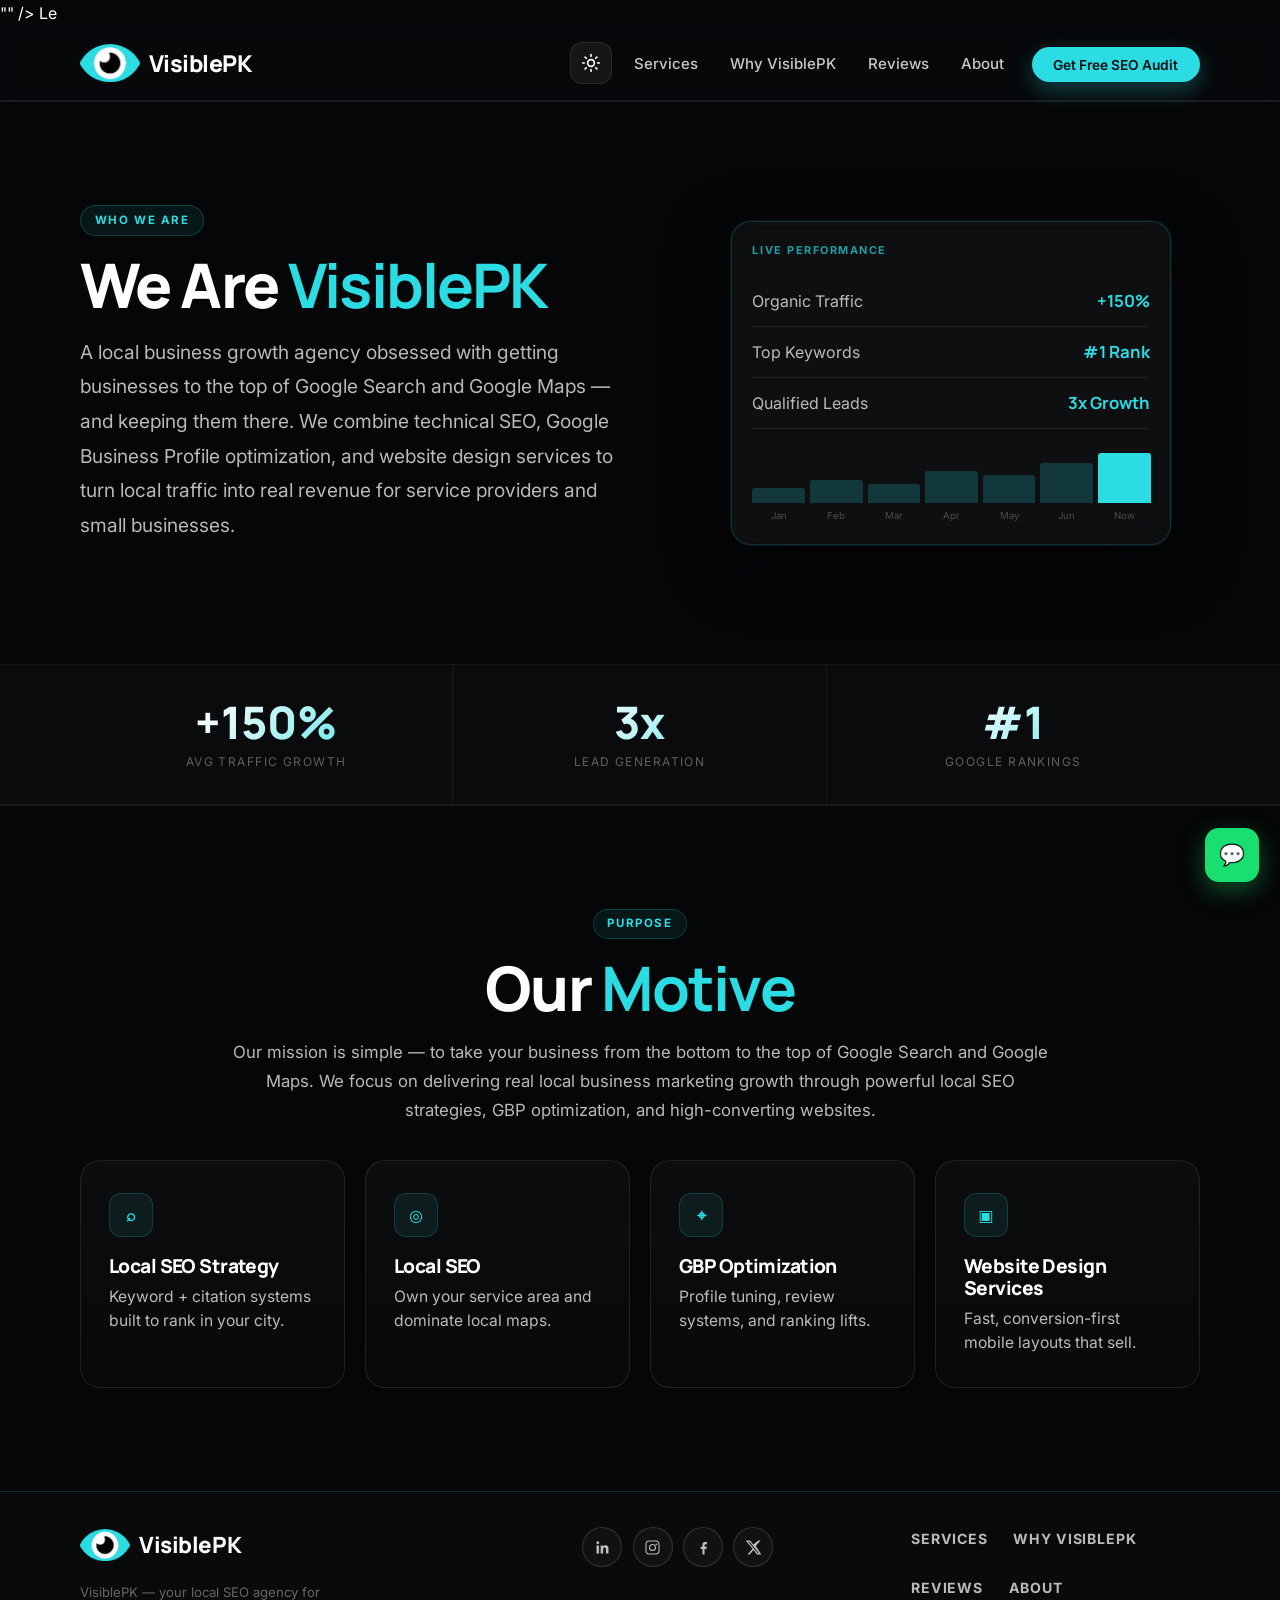
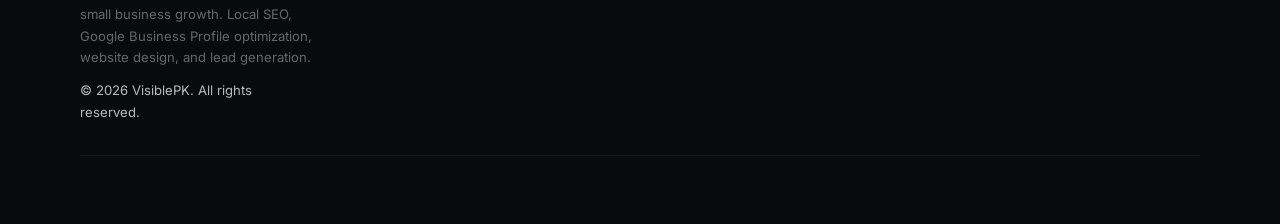
==== about.html @ e4bb0c10 "Update about.html" ====
<!DOCTYPE html>
<html lang="en">
<head>
  <meta charset="UTF-8" />
  <meta name="viewport" content="width=device-width, initial-scale=1.0" />"" />
  <title>About Us - VisiblePK | Local SEO & Google Ranking Agency in Lahorey</title>Le
  <link rel="canonical" href="https://www.visiblepk.com" />
  <meta property="og:type" content="website" />
  <meta property="og:url" content="https://www.visiblepk.com" />
  <meta property="og:title" content="About VisiblePK | Local SEO & Website Growth Agency" />
  <meta property="og:description" content="VisiblePK helps local businesses improve Google rankings and generate more leads through Local SEO, Google Business Profile." />
  <meta property="og:image" content="https://www.visiblepk.com" />
  <meta property="og:site_name" content="VisiblePK" />
  <meta name="twitter:card" content="summary_large_image" />
  <meta name="twitter:title" content="About VisiblePK | Local SEO Agency" />
  <meta name="twitter:description" content="Local SEO agency for small businesses. Google Maps ranking, GBP optimization, and website design services." />
  <meta name="twitter:image" content="https://azamg1800q-cpu.github.io/visiblepk/logo.png" />
  <script type="application/ld+json">
  {
    "@context": "https://schema.org",
    "@type": "ProfessionalService",
    "name": "VisiblePK",
    "description": "Local SEO and website growth agency for small businesses.",
    "url": "https://azamg1800q-cpu.github.io/visiblepk/",
    "email": "info@visiblepk.com"
  }
  </script>
  <link rel="icon" href="logo.png" type="image/png" />
  <link rel="preconnect" href="https://fonts.googleapis.com" />
  <link rel="preconnect" href="https://fonts.gstatic.com" crossorigin />
  <link href="https://fonts.googleapis.com/css2?family=Manrope:wght@500;600;700;800&family=Inter:wght@400;500;600;700&display=swap" rel="stylesheet" />
  <link rel="stylesheet" href="style.css" />
  <script>
    (function () {
      try {
        if (localStorage.getItem("theme") === "light") document.documentElement.setAttribute("data-theme", "light");
      } catch (e) {}
    })();
  </script>
</head>
<body>
  <a class="skip-link" href="#main">Skip to content</a>

  <header class="site-header" id="top">
    <div class="container header-inner">
      <a class="logo" href="index.html" aria-label="VisiblePK Home">
        <img src="logo.png" alt="VisiblePK Logo" class="logo-img" />
        <span class="logo-text">VisiblePK</span>
      </a>

      <nav class="nav" aria-label="Primary">
        <button type="button" class="theme-toggle" id="theme-toggle" aria-label="Switch to light mode" title="Switch to light mode" aria-pressed="true">
          <svg class="theme-toggle-icon theme-toggle-icon--sun" xmlns="http://www.w3.org/2000/svg" viewBox="0 0 24 24" fill="none" stroke="currentColor" stroke-width="2" stroke-linecap="round" aria-hidden="true">
            <circle cx="12" cy="12" r="4" />
            <path d="M12 2v2M12 20v2M4.93 4.93l1.41 1.41M17.66 17.66l1.41 1.41M2 12h2M20 12h2M4.93 19.07l1.41-1.41M17.66 6.34l1.41-1.41" />
          </svg>
          <svg class="theme-toggle-icon theme-toggle-icon--moon" xmlns="http://www.w3.org/2000/svg" viewBox="0 0 24 24" fill="currentColor" aria-hidden="true">
            <path d="M21 12.79A9 9 0 1 1 11.21 3 7 7 0 0 0 21 12.79z" />
          </svg>
        </button>
        <button type="button" class="nav-toggle" aria-expanded="false" aria-controls="nav-menu" aria-label="Open menu">
          <span class="nav-toggle-bar"></span>
          <span class="nav-toggle-bar"></span>
          <span class="nav-toggle-bar"></span>
        </button>

        <ul class="nav-menu" id="nav-menu">
          <li><a href="index.html#services" class="nav-link">Services</a></li>
          <li><a href="index.html#why-choose-us" class="nav-link">Why VisiblePK</a></li>
          <li><a href="index.html#reviews" class="nav-link">Reviews</a></li>
          <li><a href="about.html" class="nav-link">About</a></li>
          <li><a href="index.html#contact" class="nav-cta">Get Free SEO Audit</a></li>
        </ul>
      </nav>
    </div>
  </header>

  <main id="main">
    <section class="section about-hero-section">
      <div class="container about-hero-layout">

        <!-- LEFT: existing text content (keep exactly as is) -->
        <div class="about-hero-content">
          <p class="section-label">Who We Are</p>
          <h1 class="section-title">We Are <span class="accent">VisiblePK</span></h1>
          <p class="about-lead">A local business growth agency obsessed with getting businesses to the top of Google Search and Google Maps — and keeping them there. We combine technical SEO, Google Business Profile optimization, and website design services to turn local traffic into real revenue for service providers and small businesses.</p>
        </div>

        <!-- RIGHT: performance panel (copy EXACTLY from index.html hero) -->
        <div class="hero-visual">
          <div class="hero-panel">
            <p class="hero-panel-label">Live Performance</p>
            <div class="hero-panel-row">
              <span>Organic Traffic</span><strong>+150%</strong>
            </div>
            <div class="hero-panel-row">
              <span>Top Keywords</span><strong>#1 Rank</strong>
            </div>
            <div class="hero-panel-row">
              <span>Qualified Leads</span><strong>3x Growth</strong>
            </div>
            <div class="hero-chart" aria-hidden="true">
              <span class="hero-bar" style="height:28%"></span>
              <span class="hero-bar" style="height:42%"></span>
              <span class="hero-bar" style="height:36%"></span>
              <span class="hero-bar" style="height:58%"></span>
              <span class="hero-bar" style="height:52%"></span>
              <span class="hero-bar" style="height:74%"></span>
              <span class="hero-bar hero-bar--active" style="height:92%"></span>
            </div>
            <div class="hero-chart-months" aria-hidden="true">
              <span>Jan</span><span>Feb</span><span>Mar</span>
              <span>Apr</span><span>May</span><span>Jun</span>
              <span>Now</span>
            </div>
          </div>
        </div>

      </div>
    </section>

    <div class="about-stats-band">
      <div class="container">
        <div class="about-stats-inner">
          <div class="about-stat-item">
            <p class="about-stat-num">+150%</p>
            <p class="about-stat-lbl">Avg Traffic Growth</p>
          </div>
          <div class="about-stat-item">
            <p class="about-stat-num">3x</p>
            <p class="about-stat-lbl">Lead Generation</p>
          </div>
          <div class="about-stat-item">
            <p class="about-stat-num">#1</p>
            <p class="about-stat-lbl">Google Rankings</p>
          </div>
        </div>
      </div>
    </div>

    <!-- ========== OUR MOTIVE ========== -->
    <section class="section motive-section" aria-labelledby="motive-title">
      <div class="container motive-container">
        <header class="motive-header reveal">
          <p class="section-label">Purpose</p>
          <h2 id="motive-title" class="section-title">Our <span class="accent">Motive</span></h2>
          <p class="motive-desc">
            Our mission is simple — to take your business from the bottom to the top of Google Search and Google Maps. We focus on delivering real local business marketing growth through powerful local SEO strategies, GBP optimization, and high-converting websites.
          </p>
        </header>

        <div class="motive-grid">
          <article class="motive-card reveal" data-delay="0">
            <div class="motive-icon" aria-hidden="true">⌕</div>
            <h3 class="motive-title">Local SEO Strategy</h3>
            <p class="motive-text">Keyword + citation systems built to rank in your city.</p>
          </article>

          <article class="motive-card reveal" data-delay="1">
            <div class="motive-icon" aria-hidden="true">◎</div>
            <h3 class="motive-title">Local SEO</h3>
            <p class="motive-text">Own your service area and dominate local maps.</p>
          </article>

          <article class="motive-card reveal" data-delay="2">
            <div class="motive-icon" aria-hidden="true">⌖</div>
            <h3 class="motive-title">GBP Optimization</h3>
            <p class="motive-text">Profile tuning, review systems, and ranking lifts.</p>
          </article>

          <article class="motive-card reveal" data-delay="3">
            <div class="motive-icon" aria-hidden="true">▣</div>
            <h3 class="motive-title">Website Design Services</h3>
            <p class="motive-text">Fast, conversion-first mobile layouts that sell.</p>
          </article>
        </div>
      </div>
    </section>

  </main>

  <footer class="site-footer">
    <div class="container footer-inner">
      <div>
        <a class="logo" href="index.html" style="margin-bottom: 0.8rem; display: inline-flex;">
          <img src="logo.png" alt="VisiblePK Logo" class="logo-img" style="height: 32px; width: auto;" />
          <span class="logo-text" style="font-size: 1.4rem; font-weight: 800;">VisiblePK</span>
        </a>
        <p class="footer-tagline">VisiblePK — your local SEO agency for small business growth. Local SEO, Google Business Profile optimization, website design, and lead generation.</p>
        <p class="footer-copy">&copy; <span id="year"></span> VisiblePK. All rights reserved.</p>
      </div>

      <div class="footer-social" aria-label="Social media links">
        <a href="https://www.linkedin.com/" class="social-link" target="_blank" rel="noopener noreferrer" aria-label="LinkedIn">
          <svg viewBox="0 0 24 24" fill="currentColor" aria-hidden="true"><path d="M20.447 20.452h-3.554v-5.569c0-1.328-.027-3.037-1.852-3.037-1.853 0-2.136 1.445-2.136 2.939v5.667H9.351V9h3.414v1.561h.046c.477-.9 1.637-1.85 3.37-1.85 3.601 0 4.267 2.37 4.267 5.455v6.286zM5.337 7.433c-1.144 0-2.063-.926-2.063-2.065 0-1.138.92-2.063 2.063-2.063 1.14 0 2.064.925 2.064 2.063 0 1.139-.925 2.065-2.064 2.065zm1.782 13.019H3.555V9h3.564v11.452z"/></svg>
        </a>
        <a href="https://www.instagram.com/" class="social-link" target="_blank" rel="noopener noreferrer" aria-label="Instagram">
          <svg viewBox="0 0 24 24" fill="currentColor" aria-hidden="true"><path d="M7.75 2h8.5A5.75 5.75 0 0 1 22 7.75v8.5A5.75 5.75 0 0 1 16.25 22h-8.5A5.75 5.75 0 0 1 2 16.25v-8.5A5.75 5.75 0 0 1 7.75 2m0 1.5A4.25 4.25 0 0 0 3.5 7.75v8.5a4.25 4.25 0 0 0 4.25 4.25h8.5a4.25 4.25 0 0 0 4.25-4.25v-8.5a4.25 4.25 0 0 0-4.25-4.25h-8.5M17.5 6.25a1.25 1.25 0 1 1 0 2.5 1.25 1.25 0 0 1 0-2.5M12 7a5 5 0 1 1 0 10 5 5 0 0 1 0-10m0 1.5a3.5 3.5 0 1 0 0 7 3.5 3.5 0 0 0 0-7"/></svg>
        </a>
        <a href="https://www.facebook.com/" class="social-link" target="_blank" rel="noopener noreferrer" aria-label="Facebook">
          <svg viewBox="0 0 24 24" fill="currentColor" aria-hidden="true"><path d="M13.5 22v-8h2.75l.5-3h-3.25V9.25c0-.89.34-1.75 1.82-1.75H17V4.87A19.6 19.6 0 0 0 14.57 4c-2.48 0-4.07 1.5-4.07 4.22V11H8v3h2.5v8h3z"/></svg>
        </a>
        <a href="https://x.com/" class="social-link" target="_blank" rel="noopener noreferrer" aria-label="X (Twitter)">
          <svg viewBox="0 0 24 24" fill="currentColor" aria-hidden="true"><path d="M18.9 2h3.1l-6.8 7.8L23 22h-6.2l-4.8-6.3L6.6 22H3.5l7.2-8.3L1 2h6.4l4.3 5.7L18.9 2zm-1.1 18h1.7L6.6 3.9H4.8L17.8 20z"/></svg>
        </a>
      </div>

      <nav class="footer-links" aria-label="Footer">
        <a href="index.html#services">Services</a>
        <a href="index.html#why-choose-us">Why VisiblePK</a>
        <a href="index.html#reviews">Reviews</a>
        <a href="about.html">About</a>
      </nav>
    </div>

    <a class="floating-chat" href="index.html#contact" aria-label="Open contact section">💬</a>
  </footer>

  <script src="script.js"></script>
</body>
</html>
---- style.css ----
/* ============================================
   VisiblePK — dark premium agency UI
   Accent: #2bdde3
   ============================================ */

:root {
  color-scheme: dark;
  --bg: #050607;
  --surface: #0c0d10;
  --surface-2: #111318;
  --text: #ffffff;
  --muted: rgba(255, 255, 255, 0.72);
  --accent: #2bdde3;
  --accent-soft: rgba(43, 221, 227, 0.15);
  --border: rgba(255, 255, 255, 0.09);
  --stat-gradient-start: #ffffff;
  /* Softer, more premium shadows (less harsh) */
  --shadow: 0 14px 44px rgba(0, 0, 0, 0.42);
  --shadow-hover: 0 18px 56px rgba(0, 0, 0, 0.48);
  --glow-soft: 0 0 0 1px rgba(43, 221, 227, 0.12), 0 10px 30px rgba(43, 221, 227, 0.14);
  --glow-hover: 0 0 0 1px rgba(43, 221, 227, 0.22), 0 14px 38px rgba(43, 221, 227, 0.18);
  --radius: 20px;
  --radius-pill: 999px;
  --font-display: "Manrope", system-ui, sans-serif;
  --font-body: "Inter", system-ui, sans-serif;
  --header-h: 74px;
  --ease: cubic-bezier(0.22, 1, 0.36, 1);
  /* Consistent spacing scale */
  --space-1: 0.5rem;
  --space-2: 0.75rem;
  --space-3: 1rem;
  --space-4: 1.25rem;
  --space-5: 1.6rem;
  --space-6: 2rem;
  --space-7: 2.6rem;
}

*,
*::before,
*::after {
  box-sizing: border-box;
}

html {
  scroll-behavior: smooth;
}

@media (prefers-reduced-motion: reduce) {
  html {
    scroll-behavior: auto;
  }
  *,
  *::before,
  *::after {
    animation-duration: 0.01ms !important;
    animation-iteration-count: 1 !important;
    transition-duration: 0.01ms !important;
  }
}

body {
  margin: 0;
  font-family: var(--font-body);
  font-size: 1rem;
  line-height: 1.65;
  color: var(--text);
  background: var(--bg);
  -webkit-font-smoothing: antialiased;
}

/* Better focus styles for keyboard users */
:focus-visible {
  outline: 3px solid rgba(43, 221, 227, 0.35);
  outline-offset: 3px;
}

img {
  max-width: 100%;
  height: auto;
  display: block;
}

h1, h2, h3, h4 {
  font-family: var(--font-display);
  color: var(--text);
  font-weight: 700;
  line-height: 1.15;
  letter-spacing: -0.03em;
}

a {
  color: inherit;
  text-decoration: none;
}

ul {
  margin: 0;
  padding: 0;
  list-style: none;
}

.accent {
  color: var(--accent);
  font-weight: 700;
}

.skip-link {
  position: absolute;
  left: -9999px;
  z-index: 9999;
  padding: 0.75rem 1rem;
  background: var(--accent);
  color: #000;
  font-weight: 600;
  border-radius: 8px;
}
.skip-link:focus {
  left: 1rem;
  top: 1rem;
}

.container {
  width: min(1120px, 92vw);
  margin-left: auto;
  margin-right: auto;
}

/* ========== Header ========== */
.site-header {
  position: sticky;
  top: 0;
  z-index: 300;
  background: rgba(8, 9, 11, 0.82);
  backdrop-filter: blur(10px);
  border-bottom: 1px solid var(--border);
  transition: background 0.3s var(--ease), box-shadow 0.3s var(--ease), border-color 0.3s var(--ease);
}

.site-header.is-scrolled {
  background: rgba(8, 9, 11, 0.95);
  border-color: rgba(43, 221, 227, 0.2);
  box-shadow: 0 8px 26px rgba(0, 0, 0, 0.4);
}

.header-inner {
  display: flex;
  align-items: center;
  justify-content: space-between;
  min-height: var(--header-h);
  padding: 0.15rem 0;
}

.nav {
  display: flex;
  align-items: center;
  gap: 0.5rem;
}

.theme-toggle {
  display: inline-flex;
  align-items: center;
  justify-content: center;
  width: 42px;
  height: 42px;
  padding: 0;
  border: 1px solid var(--border);
  border-radius: 12px;
  background: rgba(255, 255, 255, 0.06);
  color: var(--text);
  cursor: pointer;
  flex-shrink: 0;
  transition: background 0.25s var(--ease), border-color 0.25s var(--ease), transform 0.2s var(--ease);
}

.theme-toggle:hover {
  background: rgba(43, 221, 227, 0.12);
  border-color: rgba(43, 221, 227, 0.35);
}

.theme-toggle:focus-visible {
  outline: 3px solid rgba(43, 221, 227, 0.45);
  outline-offset: 2px;
}

.theme-toggle svg {
  width: 20px;
  height: 20px;
  display: block;
}

.theme-toggle .theme-toggle-icon--moon {
  display: none;
}

html[data-theme="light"] .theme-toggle .theme-toggle-icon--sun {
  display: none;
}

html[data-theme="light"] .theme-toggle .theme-toggle-icon--moon {
  display: block;
}

.logo {
  font-family: var(--font-display);
  font-weight: 700;
  font-size: 1.35rem;
  letter-spacing: -0.02em;
  color: var(--text);
  display: inline-flex;
  align-items: center;
  gap: 0.55rem;
}

.logo-img {
  height: 38px;
  width: auto;
  object-fit: contain;
  transition: transform 0.25s var(--ease);
}
.logo:hover .logo-img {
  transform: scale(1.08);
}
.logo-text {
  font-family: var(--font-display);
  font-weight: 800;
  font-size: 1.45rem;
  letter-spacing: -0.02em;
  color: var(--text);
}

.nav-menu {
  display: flex;
  align-items: center;
  gap: 0.2rem;
  list-style: none;
  margin: 0;
  padding: 0;
}

.nav-link {
  position: relative;
  font-size: 0.9375rem;
  font-weight: 500;
  color: var(--text);
  opacity: 0.78;
  padding: 0.55rem 0.9rem;
  transition: opacity 0.25s var(--ease);
}

.nav-link::after {
  content: "";
  position: absolute;
  left: 0.9rem;
  right: 0.9rem;
  bottom: 0.15rem;
  height: 2px;
  background: var(--accent);
  transform: scaleX(0);
  transform-origin: left;
  transition: transform 0.3s var(--ease);
}

.nav-link:hover,
.nav-link:focus-visible {
  opacity: 1;
}

.nav-link:hover::after,
.nav-link:focus-visible::after {
  transform: scaleX(1);
}

/* Nav CTA: pill, secondary fill, white text */
.nav-cta {
  margin-left: 0.65rem;
  padding: 0.6rem 1.35rem;
  font-size: 0.86rem;
  font-weight: 600;
  color: #ffffff !important;
  border-radius: var(--radius-pill);
  background: var(--accent);
  color: #061215 !important;
  box-shadow: 0 8px 22px rgba(43, 221, 227, 0.28);
  transition: transform 0.25s var(--ease), box-shadow 0.25s var(--ease), background 0.25s var(--ease);
}

.nav-cta:hover {
  transform: translateY(-1px);
  box-shadow: 0 12px 30px rgba(43, 221, 227, 0.34);
}

.nav-toggle {
  display: none;
  flex-direction: column;
  gap: 5px;
  background: none;
  border: none;
  cursor: pointer;
  padding: 0.5rem;
}

.nav-toggle-bar {
  width: 22px;
  height: 2px;
  background: var(--text);
  border-radius: 1px;
  transition: transform 0.25s var(--ease), opacity 0.25s var(--ease);
}

@media (max-width: 768px) {
  .nav-toggle {
    display: flex;
  }
  .nav-menu {
    position: fixed;
    inset: var(--header-h) 0 auto 0;
    flex-direction: column;
    gap: 0;
    padding: 1rem 0 1.25rem;
    background: rgba(8, 9, 11, 0.98);
    border-bottom: 1px solid var(--border);
    box-shadow: var(--shadow);
    transform: translateY(-120%);
    opacity: 0;
    visibility: hidden;
    transition: transform 0.3s var(--ease), opacity 0.3s var(--ease), visibility 0.3s;
  }
  .nav-menu.is-open {
    transform: translateY(0);
    opacity: 1;
    visibility: visible;
  }
  .nav-menu li {
    width: 100%;
    justify-content: center;
  }
  .nav-link {
    display: block;
    width: 100%;
    text-align: center;
    padding: 0.85rem 1rem;
    opacity: 1;
  }
  .nav-link::after {
    left: 30%;
    right: 30%;
    bottom: 0.4rem;
  }
  .nav-cta {
    margin: 0.65rem 1.25rem 0;
    width: calc(100% - 2.5rem);
    text-align: center;
  }
  .nav-toggle[aria-expanded="true"] .nav-toggle-bar:nth-child(1) {
    transform: translateY(7px) rotate(45deg);
  }
  .nav-toggle[aria-expanded="true"] .nav-toggle-bar:nth-child(2) {
    opacity: 0;
  }
  .nav-toggle[aria-expanded="true"] .nav-toggle-bar:nth-child(3) {
    transform: translateY(-7px) rotate(-45deg);
  }
}

/* ========== Buttons ========== */
.btn {
  display: inline-flex;
  align-items: center;
  justify-content: center;
  gap: 0.5rem;
  padding: 0.9rem 1.75rem;
  min-height: 50px;
  font-family: var(--font-body);
  font-size: 0.9375rem;
  font-weight: 600;
  border-radius: var(--radius-pill);
  border: none;
  cursor: pointer;
  transition: transform 0.25s var(--ease), box-shadow 0.25s var(--ease), background 0.25s var(--ease), color 0.25s var(--ease);
}

.btn-primary {
  color: #071316;
  background: var(--accent);
  box-shadow: 0 10px 26px rgba(43, 221, 227, 0.28);
}

.btn-primary:hover {
  transform: translateY(-2px);
  box-shadow: 0 16px 40px rgba(43, 221, 227, 0.36);
}

.btn-primary:active {
  transform: scale(0.98);
}

.btn-ghost {
  background: transparent;
  color: var(--text);
  border: 1px solid rgba(255, 255, 255, 0.14);
  box-shadow: none;
}

.btn-ghost:hover {
  border-color: rgba(43, 221, 227, 0.4);
  background: rgba(255, 255, 255, 0.03);
  transform: translateY(-1px);
}

.btn-block {
  width: 100%;
}

/* ========== Hero ========== */
.hero {
  position: relative;
  padding: clamp(4.2rem, 9vw, 6.8rem) 0 clamp(4.8rem, 9vw, 7.4rem);
  background: var(--bg);
  overflow: hidden;
}

.hero-bg {
  position: absolute;
  inset: 0;
  background:
    radial-gradient(ellipse 60% 35% at 75% 30%, rgba(255, 255, 255, 0.1), transparent 65%),
    radial-gradient(ellipse 80% 60% at 50% 50%, rgba(43, 221, 227, 0.08), transparent 75%);
  pointer-events: none;
}

.hero-layout {
  position: relative;
  z-index: 1;
  display: grid;
  grid-template-columns: minmax(0, 1.05fr) minmax(0, 0.95fr);
  gap: clamp(2.6rem, 6vw, 4.6rem);
  align-items: center;
}

.hero-content {
  max-width: 40rem;
}

.hero-badge {
  display: inline-block;
  font-size: 0.78rem;
  font-weight: 600;
  letter-spacing: 0.14em;
  text-transform: uppercase;
  color: var(--accent);
  margin-bottom: 1.25rem;
}

.hero-title {
  font-size: clamp(3rem, 8vw, 5.5rem);
  font-weight: 800;
  margin: 0 0 0.85rem;
  line-height: 0.98;
  color: var(--text);
}

.hero-sub {
  font-size: clamp(1.08rem, 1.8vw, 1.35rem);
  color: var(--muted);
  margin: 0 0 2rem;
  max-width: 44rem;
  line-height: 1.55;
}

.hero-actions {
  display: flex;
  flex-wrap: wrap;
  gap: 1rem;
}

.hero-visual {
  display: flex;
  justify-content: center;
}

.hero-panel {
  width: min(440px, 100%);
  background: linear-gradient(180deg, rgba(255, 255, 255, 0.07) 0%, rgba(255, 255, 255, 0.03) 100%);
  border: 1px solid var(--border);
  border-radius: var(--radius);
  padding: 1.25rem;
  box-shadow: var(--shadow);
}

.hero-panel-row {
  display: flex;
  align-items: center;
  justify-content: space-between;
  padding: 0.7rem 0;
  border-bottom: 1px solid rgba(255, 255, 255, 0.08);
  color: var(--muted);
}

.hero-panel-row strong {
  color: var(--accent);
  font-family: var(--font-display);
  font-size: 1.05rem;
}

.fade-in-up {
  opacity: 0;
  animation: fadeInUp 0.75s var(--ease) forwards;
}

@keyframes fadeInUp {
  from {
    opacity: 0;
    transform: translateY(16px);
  }
  to {
    opacity: 1;
    transform: translateY(0);
  }
}

@media (max-width: 960px) {
  .hero-layout {
    grid-template-columns: 1fr;
    text-align: left;
  }
  .hero-content {
    max-width: none;
  }
  .hero-sub {
    margin-left: auto;
    margin-right: auto;
  }
  .hero-visual {
    max-width: 100%;
  }
}

/* ========== Sections ========== */
.section {
  padding: clamp(4.5rem, 9vw, 7rem) 0;
  background: var(--bg);
  border-top: 1px solid rgba(255, 255, 255, 0.08);
}

.section-header {
  display: grid;
  grid-template-columns: 1fr 1fr;
  gap: 2.25rem;
  align-items: start;
  margin-bottom: clamp(2.5rem, 5vw, 3.5rem);
}

.section-label {
  font-size: 0.85rem;
  font-weight: 700;
  letter-spacing: 0.18em;
  text-transform: uppercase;
  color: var(--accent);
  margin: 0 0 1rem;
}

.section-title {
  font-size: clamp(2.1rem, 4.8vw, 4.1rem);
  font-weight: 800;
  margin: 0 0 0.85rem;
  color: var(--text);
  line-height: 1.2;
}

.section-desc {
  margin: 0;
  color: var(--muted);
  font-size: clamp(1rem, 1.3vw, 1.15rem);
  line-height: 1.6;
  max-width: 34rem;
}

/* Scroll reveal */
.reveal {
  opacity: 0;
  transform: translateY(20px);
  transition: opacity 0.8s var(--ease), transform 0.8s var(--ease);
}

.reveal.is-visible {
  opacity: 1;
  transform: translateY(0);
}

/* ========== Services (glass cards) ========== */
.services-grid {
  display: grid;
  grid-template-columns: repeat(3, minmax(0, 1fr));
  gap: 1.25rem;
  background: transparent;
}

.service-card {
  padding: 2.35rem 2.1rem 2.2rem;
  background: linear-gradient(180deg, rgba(255, 255, 255, 0.03) 0%, rgba(255, 255, 255, 0.015) 100%);
  border: 1px solid var(--border);
  min-height: 340px;
  border-radius: var(--radius);
  transition: all 0.3s ease;
}

.service-card:hover {
  transform: translateY(-8px) scale(1.02);
  box-shadow: 0 20px 60px rgba(0,0,0,0.5), 0 0 0 1px rgba(43, 221, 227, 0.18), 0 0 28px rgba(43, 221, 227, 0.14);
  background: linear-gradient(180deg, rgba(43, 221, 227, 0.06) 0%, rgba(255, 255, 255, 0.015) 100%);
}

.service-card--featured {
  background: linear-gradient(180deg, rgba(43, 221, 227, 0.08) 0%, rgba(255, 255, 255, 0.02) 100%);
}

.service-card-icon {
  width: 44px;
  height: 44px;
  display: flex;
  align-items: center;
  justify-content: center;
  margin-bottom: 1.15rem;
  border-radius: 10px;
  background: rgba(43, 221, 227, 0.09);
  color: var(--accent);
  border: 1px solid rgba(43, 221, 227, 0.15);
  transition: transform 0.25s var(--ease);
}

.service-card-icon svg {
  width: 22px;
  height: 22px;
}

.service-card:hover .service-card-icon {
  transform: scale(1.05);
}

.service-card-icon--solid {
  background: rgba(43, 221, 227, 0.18);
}

.service-card-title {
  font-size: 1.55rem;
  font-weight: 800;
  margin: 0 0 0.5rem;
  color: var(--text);
}

.service-card-desc {
  display: none;
}

.service-sublist {
  margin: 0;
  font-size: 0.98rem;
  color: var(--muted);
}

.service-sublist li {
  position: relative;
  padding-left: 1.1rem;
  margin-bottom: 0.7rem;
}

.service-sublist li::before {
  content: "";
  position: absolute;
  left: 0;
  top: 0.55em;
  width: 5px;
  height: 5px;
  border-radius: 50%;
  background: var(--accent);
}

@media (max-width: 640px) {
  .section-header {
    grid-template-columns: 1fr;
  }
  .section-desc {
    font-size: 1.05rem;
    line-height: 1.6;
  }
  .services-grid {
    grid-template-columns: 1fr;
  }
  .service-card {
    border-right: 0;
    border-bottom: 1px solid var(--border);
  }
}

/* ========== Why us ========== */
.why-layout {
  display: grid;
  grid-template-columns: 1.15fr 1fr;
  gap: 2.2rem;
}

.why-intro .section-title {
  font-size: clamp(2.3rem, 6vw, 4.8rem);
}

.why-grid {
  display: grid;
  grid-template-columns: repeat(2, minmax(0, 1fr));
  gap: 1.25rem;
  background: transparent;
}

.why-item {
  padding: 2.1rem 1.95rem;
  background: linear-gradient(180deg, rgba(255, 255, 255, 0.03) 0%, rgba(255, 255, 255, 0.015) 100%);
  border: 1px solid var(--border);
  border-radius: var(--radius);
  transition: all 0.3s ease;
}

.why-item:hover {
  transform: translateY(-8px) scale(1.02);
  box-shadow: 0 20px 60px rgba(0,0,0,0.5), 0 0 0 1px rgba(43, 221, 227, 0.18), 0 0 28px rgba(43, 221, 227, 0.12);
  background: rgba(43, 221, 227, 0.06);
}

.why-title {
  font-size: 1.25rem;
  font-weight: 800;
  margin: 0 0 0.45rem;
  color: var(--text);
}

.why-text {
  margin: 0;
  font-size: 0.98rem;
  color: var(--muted);
  line-height: 1.6;
}

/* ========== Why Choose Us Section ========== */
.why-choose-us .services-grid {
  grid-template-columns: repeat(4, minmax(0, 1fr));
}
@media (max-width: 1024px) {
  .why-choose-us .services-grid {
    grid-template-columns: repeat(2, minmax(0, 1fr));
  }
}
@media (max-width: 640px) {
  .why-choose-us .services-grid {
    grid-template-columns: 1fr;
  }
}

/* ========== Reviews ========== */
.reviews-grid {
  display: grid;
  grid-template-columns: repeat(2, minmax(0, 1fr));
  gap: 1.25rem;
}

.review-card {
  padding: 2rem 1.85rem;
  background: rgba(255, 255, 255, 0.03);
  border: 1px solid var(--border);
  border-radius: var(--radius);
  box-shadow: var(--shadow);
  transition: all 0.3s ease;
}

.review-card:hover {
  transform: translateY(-8px) scale(1.02);
  box-shadow: 0 20px 60px rgba(0,0,0,0.5), 0 0 0 1px rgba(43, 221, 227, 0.18), 0 0 28px rgba(43, 221, 227, 0.12);
  border-color: rgba(43, 221, 227, 0.18);
}

.review-stars {
  margin: 0 0 1rem;
  color: var(--accent);
  font-size: 1.1rem;
  letter-spacing: 0.12em;
}

.review-text {
  margin: 0 0 1.15rem;
  color: var(--text);
  font-style: italic;
  font-weight: 600;
  line-height: 1.45;
}

.review-author {
  margin: 0;
  color: var(--text);
  font-family: var(--font-display);
  font-weight: 700;
  text-transform: uppercase;
  letter-spacing: 0.05em;
}

.review-role {
  margin: 0.25rem 0 0;
  color: var(--muted);
  font-size: 0.85rem;
  text-transform: uppercase;
  letter-spacing: 0.07em;
}

/* Reviewer identity row: avatar + name/role */
.review-meta {
  display: flex;
  align-items: center;
  gap: 0.75rem;
  margin-top: 0.25rem;
}

.review-avatar {
  width: 42px;
  height: 42px;
  border-radius: 50%;
  object-fit: cover;
  border: 1px solid rgba(43, 221, 227, 0.35);
  box-shadow: 0 0 0 3px rgba(43, 221, 227, 0.08);
  flex-shrink: 0;
}

/* ========== Contact ========== */
.contact-grid {
  display: grid;
  grid-template-columns: 1fr 1fr;
  gap: 2.4rem;
  align-items: start;
}

.contact-title {
  margin: 0 0 1rem;
  font-family: var(--font-display);
  font-size: clamp(2.6rem, 5vw, 4.8rem);
  line-height: 0.94;
  letter-spacing: -0.02em;
  color: var(--text);
  max-width: 13ch;
}

.contact-lead {
  margin: 0 0 1.5rem;
  color: var(--muted);
  font-size: 1.05rem;
  max-width: 30rem;
  line-height: 1.6;
}

.contact-meta p {
  margin: 0 0 0.85rem;
  color: var(--text);
  font-weight: 700;
  text-transform: uppercase;
  letter-spacing: 0.04em;
}

.meta-icon {
  display: inline-flex;
  width: 34px;
  height: 34px;
  align-items: center;
  justify-content: center;
  margin-right: 0.65rem;
  border: 1px solid var(--border);
  border-radius: 10px;
  color: var(--accent);
}

.contact-form-wrap {
  padding: 2rem;
  background: linear-gradient(180deg, rgba(255, 255, 255, 0.06) 0%, rgba(255, 255, 255, 0.02) 100%);
  border: 1px solid var(--border);
  border-radius: var(--radius);
  box-shadow: var(--shadow);
  transition: all 0.3s ease;
}

.contact-form-wrap:hover {
  transform: translateY(-8px) scale(1.02);
  box-shadow: 0 20px 60px rgba(0,0,0,0.5), 0 0 0 1px rgba(43, 221, 227, 0.18), 0 0 28px rgba(43, 221, 227, 0.12);
  border-color: rgba(43, 221, 227, 0.18);
}

/* ========== About Page (legacy layout removed) ========== */

/* ========== Motive Section ========== */
.motive-header {
  text-align: center;
  max-width: 820px;
  margin: 0 auto 2.25rem;
}

.motive-desc {
  margin: 0;
  color: var(--muted);
  font-size: 1.05rem;
  line-height: 1.7;
}

.motive-grid {
  display: grid;
  grid-template-columns: repeat(4, minmax(0, 1fr));
  gap: 1.25rem;
}

.motive-card {
  padding: 2rem 1.75rem;
  border-radius: var(--radius);
  border: 1px solid var(--border);
  background: linear-gradient(180deg, rgba(255, 255, 255, 0.03) 0%, rgba(255, 255, 255, 0.015) 100%);
  transition: all 0.3s ease;
}

.motive-card:hover {
  transform: translateY(-6px);
  box-shadow: 0 20px 50px rgba(0,0,0,0.5);
  border-color: rgba(43, 221, 227, 0.18);
}

.motive-icon {
  width: 44px;
  height: 44px;
  display: inline-flex;
  align-items: center;
  justify-content: center;
  margin-bottom: 1.1rem;
  border-radius: 12px;
  border: 1px solid rgba(43, 221, 227, 0.18);
  background: rgba(43, 221, 227, 0.08);
  color: var(--accent);
  font-weight: 800;
}

.motive-title {
  margin: 0 0 0.5rem;
  font-family: var(--font-display);
  font-weight: 800;
  font-size: 1.2rem;
  color: var(--text);
}

.motive-text {
  margin: 0;
  color: var(--muted);
  font-size: 0.98rem;
  line-height: 1.55;
}

@media (max-width: 900px) {
  .motive-grid {
    grid-template-columns: repeat(2, minmax(0, 1fr));
  }
}

@media (max-width: 520px) {
  .motive-grid {
    grid-template-columns: 1fr;
  }
}

.contact-form .form-row {
  margin-bottom: 1.1rem;
}

.contact-form label {
  display: block;
  font-size: 0.8125rem;
  font-weight: 600;
  color: var(--accent);
  text-transform: uppercase;
  letter-spacing: 0.14em;
  font-size: 0.76rem;
  margin-bottom: 0.4rem;
}

.contact-form input,
.contact-form textarea {
  width: 100%;
  padding: 0.75rem 0.9rem;
  font-family: var(--font-body);
  font-size: 1rem;
  color: var(--text);
  border: 1px solid rgba(255, 255, 255, 0.12);
  border-radius: 10px;
  background: rgba(4, 5, 7, 0.5);
  transition: border-color 0.2s var(--ease), box-shadow 0.2s var(--ease);
}

.contact-form input:focus,
.contact-form textarea:focus {
  outline: none;
  border-color: rgba(43, 221, 227, 0.55);
  box-shadow: 0 0 0 3px rgba(43, 221, 227, 0.15);
}

.form-note {
  margin: 0.85rem 0 0;
  font-size: 0.875rem;
  min-height: 1.35em;
  color: var(--muted);
}

.form-note.success {
  color: var(--accent);
  font-weight: 600;
}

@media (max-width: 900px) {
  .why-layout {
    grid-template-columns: 1fr;
  }
  .why-grid {
    grid-template-columns: 1fr;
  }
  .reviews-grid {
    grid-template-columns: 1fr;
  }
  .contact-grid {
    grid-template-columns: 1fr;
  }
  .contact-copy {
    text-align: left;
  }
  .contact-lead {
    margin-right: 0;
  }
}

/* ========== Footer ========== */
.site-footer {
  position: relative;
  padding: 2.2rem 0 4.2rem;
  background: #090a0c;
  border-top: 1px solid var(--border);
}

.footer-inner {
  display: flex;
  flex-wrap: wrap;
  align-items: center;
  justify-content: space-between;
  gap: 1.5rem;
}

.footer-copy {
  margin: 0.45rem 0 0;
  text-align: left;
  font-size: 0.82rem;
  color: var(--muted);
  max-width: 22ch;
}

.footer-links {
  display: flex;
  gap: 1.6rem;
  flex-wrap: wrap;
}

.footer-links a {
  color: var(--muted);
  text-transform: uppercase;
  font-size: 0.88rem;
  font-weight: 700;
  letter-spacing: 0.06em;
  transition: color 0.25s var(--ease);
}

.footer-links a:hover {
  color: var(--accent);
}

/* Footer social icons row */
.footer-social {
  display: flex;
  align-items: center;
  gap: 0.65rem;
}

.social-link {
  width: 40px;
  height: 40px;
  border-radius: 50%;
  border: 1px solid rgba(255, 255, 255, 0.14);
  background: rgba(255, 255, 255, 0.03);
  color: var(--muted);
  display: inline-flex;
  align-items: center;
  justify-content: center;
  transition: all 0.28s var(--ease);
}

.social-link svg {
  width: 17px;
  height: 17px;
}

.social-link:hover {
  color: var(--accent);
  border-color: rgba(43, 221, 227, 0.45);
  transform: translateY(-3px) scale(1.06);
  box-shadow: 0 8px 24px rgba(43, 221, 227, 0.16);
}

.floating-chat {
  position: fixed;
  right: 1.3rem;
  bottom: 1.1rem;
  width: 54px;
  height: 54px;
  border-radius: 14px;
  background: #18df70;
  color: #043317;
  display: inline-flex;
  align-items: center;
  justify-content: center;
  text-decoration: none;
  font-size: 1.3rem;
  box-shadow: 0 8px 24px rgba(24, 223, 112, 0.35);
  z-index: 400;
}

@media (max-width: 680px) {
  .services-grid,
  .why-grid,
  .reviews-grid {
    gap: 1rem;
  }
  .service-card,
  .why-item,
  .review-card,
  .contact-form-wrap {
    padding: 1.5rem;
  }
  .footer-links {
    gap: 1rem;
  }
  .footer-social {
    order: 3;
  }
  .review-avatar {
    width: 38px;
    height: 38px;
  }
  .hero-title {
    font-size: clamp(2.4rem, 14vw, 3.6rem);
  }
  .contact-title {
    font-size: clamp(2rem, 12vw, 3rem);
  }
}

/* Footer tagline */
.footer-tagline {
  margin: 0.35rem 0 0;
  font-size: 0.83rem;
  color: rgba(255, 255, 255, 0.45);
  line-height: 1.6;
  max-width: 30ch;
}

/* HERO: animated dot grid background */
.hero::before {
  content: "";
  position: absolute;
  inset: 0;
  background-image: radial-gradient(circle, rgba(43,221,227,0.07) 1px, transparent 1px);
  background-size: 32px 32px;
  pointer-events: none;
  z-index: 0;
}
.hero > * {
  position: relative;
  z-index: 1;
}

/* Keep hero background layer full-bleed (overrides .hero > * on .hero-bg) */
.hero > .hero-bg {
  position: absolute;
  inset: 0;
  z-index: 0;
}

/* HERO: larger title on desktop */
@media (min-width: 769px) {
  .hero-title {
    font-size: clamp(3.2rem, 5.5vw, 5rem);
  }
}

/* HERO PANEL: glass morphism */
.hero-panel {
  background: rgba(255, 255, 255, 0.04) !important;
  backdrop-filter: blur(14px) !important;
  -webkit-backdrop-filter: blur(14px) !important;
  border: 1px solid rgba(43, 221, 227, 0.18) !important;
  box-shadow: 0 0 0 1px rgba(43,221,227,0.08), 0 20px 60px rgba(0,0,0,0.5) !important;
  animation: heroFloat 4s ease-in-out infinite;
}

@keyframes heroFloat {
  0%, 100% { transform: translateY(0px); }
  50% { transform: translateY(-10px); }
}

/* SECTION LABEL: premium pill style */
.section-label {
  display: inline-flex;
  align-items: center;
  gap: 0.5rem;
  padding: 0.3rem 0.85rem;
  border-radius: 999px;
  background: rgba(43, 221, 227, 0.08);
  border: 1px solid rgba(43, 221, 227, 0.2);
  color: var(--accent) !important;
  font-size: 0.72rem !important;
  font-weight: 700;
  letter-spacing: 0.14em;
  text-transform: uppercase;
  margin-bottom: 0.75rem;
}

/* SERVICE CARDS: top glow border on hover */
.service-card {
  position: relative;
  overflow: hidden;
}
.service-card::before {
  content: "";
  position: absolute;
  top: 0; left: 0; right: 0;
  height: 2px;
  background: linear-gradient(90deg, transparent, var(--accent), transparent);
  opacity: 0;
  transition: opacity 0.35s ease;
}
.service-card:hover::before {
  opacity: 1;
}
.service-card--featured::before {
  opacity: 0.6;
}
.service-card--featured:hover::before {
  opacity: 1;
}

/* REVIEW CARDS: decorative quote mark */
.review-card {
  position: relative;
  overflow: hidden;
}
.review-card::before {
  content: "\201C";
  position: absolute;
  top: -0.5rem;
  right: 1rem;
  font-size: 7rem;
  font-family: Georgia, serif;
  color: rgba(43, 221, 227, 0.07);
  line-height: 1;
  pointer-events: none;
  z-index: 0;
}
.review-card > * {
  position: relative;
  z-index: 1;
}

/* FORM: bottom-line glow focus */
.contact-form input,
.contact-form textarea {
  border: none !important;
  border-bottom: 2px solid rgba(255,255,255,0.12) !important;
  border-radius: 8px 8px 0 0 !important;
  background: rgba(255,255,255,0.03) !important;
  padding: 0.8rem 0.85rem !important;
}
.contact-form input:focus,
.contact-form textarea:focus {
  border-bottom-color: var(--accent) !important;
  box-shadow: 0 4px 12px rgba(43,221,227,0.12) !important;
  outline: none !important;
}

/* SUBMIT BUTTON: shimmer sweep on hover */
.btn-primary {
  position: relative;
  overflow: hidden;
}
.btn-primary::after {
  content: "";
  position: absolute;
  top: 0; left: -100%;
  width: 60%;
  height: 100%;
  background: linear-gradient(90deg, transparent, rgba(255,255,255,0.18), transparent);
  transform: skewX(-20deg);
  transition: left 0.5s ease;
}
.btn-primary:hover::after {
  left: 160%;
}

/* HEADINGS: tighter kerning for premium feel */
h1, h2, h3 {
  letter-spacing: -0.03em;
}

/* ALL TRANSITIONS: premium spring easing */
.service-card, .review-card, .why-item, .motive-card {
  transition: transform 0.4s cubic-bezier(0.16, 1, 0.3, 1), 
              box-shadow 0.4s cubic-bezier(0.16, 1, 0.3, 1), 
              border-color 0.4s cubic-bezier(0.16, 1, 0.3, 1) !important;
}

/* REVEAL animation: scale + fade for premium feel */
.reveal {
  opacity: 0;
  transform: translateY(22px) scale(0.97);
  transition: opacity 0.65s cubic-bezier(0.16, 1, 0.3, 1),
              transform 0.65s cubic-bezier(0.16, 1, 0.3, 1);
}
.reveal.is-visible {
  opacity: 1;
  transform: translateY(0) scale(1);
}

/* NAV CTA: gentle pulse animation */
@keyframes navPulse {
  0%, 100% { box-shadow: 0 8px 22px rgba(43,221,227,0.28); }
  50% { box-shadow: 0 8px 32px rgba(43,221,227,0.48); transform: translateY(-1px) scale(1.03); }
}
.nav-cta {
  animation: navPulse 2.8s ease-in-out infinite;
}
.nav-cta:hover {
  animation: none;
  transform: translateY(-1px);
  box-shadow: 0 12px 30px rgba(43,221,227,0.45);
}

/* FOOTER: accent top border */
.site-footer {
  border-top: 1px solid rgba(43,221,227,0.18) !important;
}

/* SECTIONS: more breathing room */
.section {
  padding-top: clamp(4rem, 8vw, 6.5rem) !important;
  padding-bottom: clamp(4rem, 8vw, 6.5rem) !important;
}

/* Hero dot grid */
.hero-dot-grid {
  position: absolute;
  inset: 0;
  background-image: radial-gradient(circle, rgba(43,221,227,0.07) 1px, transparent 1px);
  background-size: 30px 30px;
  pointer-events: none;
  z-index: 0;
}

/* Hero panel label */
.hero-panel-label {
  font-size: 0.68rem;
  color: rgba(43,221,227,0.7);
  text-transform: uppercase;
  letter-spacing: 0.14em;
  font-weight: 700;
  margin: 0 0 1rem;
}

/* Hero bar chart */
.hero-chart {
  display: flex;
  align-items: flex-end;
  gap: 5px;
  height: 55px;
  margin-top: 1.2rem;
}
.hero-bar {
  flex: 1;
  border-radius: 3px 3px 0 0;
  background: rgba(43,221,227,0.2);
  display: block;
}
.hero-bar--active {
  background: #2bdde3;
}
.hero-chart-months {
  display: flex;
  gap: 5px;
  margin-top: 5px;
}
.hero-chart-months span {
  flex: 1;
  font-size: 0.6rem;
  color: rgba(255,255,255,0.25);
  text-align: center;
}

/* Stats strip */
.stats-strip {
  padding: 3rem 0;
  background: rgba(255,255,255,0.018);
  border-top: 1px solid rgba(255,255,255,0.06);
  border-bottom: 1px solid rgba(255,255,255,0.06);
}
.stats-strip-inner {
  display: grid;
  grid-template-columns: repeat(3, 1fr);
  gap: 1rem;
}
.strip-card {
  text-align: center;
  padding: 1rem;
}
.strip-num {
  font-family: var(--font-display);
  font-size: clamp(2.2rem, 4.5vw, 3.2rem);
  font-weight: 800;
  background: linear-gradient(135deg, var(--stat-gradient-start) 30%, #2bdde3 100%);
  -webkit-background-clip: text;
  -webkit-text-fill-color: transparent;
  background-clip: text;
  line-height: 1.1;
  margin: 0 0 0.3rem;
}
.strip-desc {
  font-size: 0.82rem;
  color: rgba(255,255,255,0.45);
  margin: 0;
}

/* Service featured tag */
.service-featured-tag {
  position: absolute;
  top: 1rem;
  right: 1rem;
  background: rgba(43,221,227,0.1);
  color: #2bdde3;
  font-size: 0.6rem;
  font-weight: 700;
  letter-spacing: 0.1em;
  text-transform: uppercase;
  padding: 0.2rem 0.55rem;
  border-radius: 999px;
  border: 1px solid rgba(43,221,227,0.22);
}

/* Service card icon — SVG color fix */
.service-card-icon {
  color: var(--accent);
  margin-bottom: 1.1rem;
}
.service-card-icon svg {
  display: block;
}

/* Footer 3-column layout */
.footer-inner {
  display: grid !important;
  grid-template-columns: 1.6fr 1fr 1fr !important;
  gap: 2.5rem !important;
  align-items: start !important;
  padding-bottom: 2rem;
  border-bottom: 1px solid rgba(255,255,255,0.06);
  flex-wrap: unset !important;
}
.footer-tagline {
  font-size: 0.82rem;
  color: rgba(255,255,255,0.38);
  line-height: 1.65;
  max-width: 30ch;
  margin: 0.35rem 0 0.7rem;
}
.footer-col-title {
  font-size: 0.68rem;
  font-weight: 700;
  letter-spacing: 0.12em;
  text-transform: uppercase;
  color: rgba(255,255,255,0.38);
  margin: 0 0 0.9rem;
}
.footer-col-links {
  list-style: none;
  padding: 0;
  margin: 0;
  display: flex;
  flex-direction: column;
  gap: 0.55rem;
}
.footer-col-links a {
  font-size: 0.84rem;
  color: rgba(255,255,255,0.52);
  transition: color 0.25s ease;
}
.footer-col-links a:hover {
  color: var(--accent);
}
.footer-bottom {
  display: flex;
  align-items: center;
  justify-content: space-between;
  padding-top: 1.2rem;
  flex-wrap: wrap;
  gap: 1rem;
}

@media (max-width: 768px) {
  .footer-inner {
    grid-template-columns: 1fr !important;
    gap: 2rem !important;
  }
  .stats-strip-inner {
    grid-template-columns: 1fr;
  }
}

/* ========== Light theme ========== */
html[data-theme="light"] {
  color-scheme: light;
  --bg: #ffffff;
  --text: #000000;
  --muted: rgba(0, 0, 0, 0.62);
  --surface: #f3f4f6;
  --surface-2: #e8eaee;
  --border: rgba(0, 0, 0, 0.12);
  --accent-soft: rgba(43, 221, 227, 0.2);
  --shadow: 0 14px 44px rgba(0, 0, 0, 0.08);
  --shadow-hover: 0 18px 56px rgba(0, 0, 0, 0.12);
  --stat-gradient-start: #000000;
}

html[data-theme="light"] .site-header {
  background: rgba(255, 255, 255, 0.88);
  border-bottom-color: var(--border);
}

html[data-theme="light"] .site-header.is-scrolled {
  background: rgba(255, 255, 255, 0.96);
  border-color: rgba(43, 221, 227, 0.28);
  box-shadow: 0 8px 26px rgba(0, 0, 0, 0.06);
}

html[data-theme="light"] .theme-toggle {
  background: rgba(0, 0, 0, 0.04);
}

html[data-theme="light"] .theme-toggle:hover {
  background: rgba(43, 221, 227, 0.14);
}

@media (max-width: 768px) {
  html[data-theme="light"] .nav-menu {
    background: rgba(255, 255, 255, 0.98);
  }
}

html[data-theme="light"] .btn-ghost {
  border-color: rgba(0, 0, 0, 0.14);
}

html[data-theme="light"] .btn-ghost:hover {
  border-color: rgba(43, 221, 227, 0.4);
  background: rgba(0, 0, 0, 0.04);
}

html[data-theme="light"] .hero-bg {
  background:
    radial-gradient(ellipse 60% 35% at 75% 30%, rgba(0, 0, 0, 0.06), transparent 65%),
    radial-gradient(ellipse 80% 60% at 50% 50%, rgba(43, 221, 227, 0.12), transparent 75%);
}

html[data-theme="light"] .section {
  border-top-color: rgba(0, 0, 0, 0.08);
}

html[data-theme="light"] .hero-panel-row {
  border-bottom-color: rgba(0, 0, 0, 0.08);
}

html[data-theme="light"] .site-footer {
  background: #f5f5f7;
}

html[data-theme="light"] .footer-tagline {
  color: rgba(0, 0, 0, 0.52);
}

html[data-theme="light"] .footer-inner {
  border-bottom-color: rgba(0, 0, 0, 0.08);
}

html[data-theme="light"] .footer-col-title {
  color: rgba(0, 0, 0, 0.45);
}

html[data-theme="light"] .footer-col-links a {
  color: rgba(0, 0, 0, 0.58);
}

html[data-theme="light"] .social-link {
  border-color: rgba(0, 0, 0, 0.12);
  background: rgba(0, 0, 0, 0.03);
}

html[data-theme="light"] .hero-panel {
  background: rgba(255, 255, 255, 0.78) !important;
  border-color: rgba(43, 221, 227, 0.28) !important;
  box-shadow: 0 0 0 1px rgba(43, 221, 227, 0.12), 0 20px 50px rgba(0, 0, 0, 0.08) !important;
}

html[data-theme="light"] .contact-form-wrap {
  background: linear-gradient(180deg, rgba(0, 0, 0, 0.03) 0%, rgba(0, 0, 0, 0.01) 100%);
}

html[data-theme="light"] .contact-form input,
html[data-theme="light"] .contact-form textarea {
  border: 1px solid rgba(0, 0, 0, 0.14) !important;
  border-bottom: 2px solid rgba(0, 0, 0, 0.12) !important;
  border-radius: 10px !important;
  background: rgba(255, 255, 255, 0.98) !important;
  color: var(--text) !important;
}

html[data-theme="light"] .stats-strip {
  background: rgba(0, 0, 0, 0.03);
  border-top-color: rgba(0, 0, 0, 0.08);
  border-bottom-color: rgba(0, 0, 0, 0.08);
}

html[data-theme="light"] .hero-chart-months span {
  color: rgba(0, 0, 0, 0.4);
}

html[data-theme="light"] .strip-desc {
  color: rgba(0, 0, 0, 0.5);
}

html[data-theme="light"] .service-card,
html[data-theme="light"] .review-card,
html[data-theme="light"] .why-item,
html[data-theme="light"] .motive-card {
  background: linear-gradient(180deg, rgba(0, 0, 0, 0.025) 0%, rgba(0, 0, 0, 0.01) 100%);
}

/* About Hero */
.about-lead {
  font-size: clamp(1rem, 1.5vw, 1.2rem);
  color: var(--muted);
  line-height: 1.8;
  max-width: 600px;
  margin-top: 0.5rem;
}

.about-hero-layout {
  display: grid;
  grid-template-columns: minmax(0, 1.05fr) minmax(0, 0.95fr);
  gap: clamp(2.6rem, 6vw, 4.6rem);
  align-items: center;
}

.about-hero-content {
  max-width: 40rem;
}

@media (max-width: 960px) {
  .about-hero-layout {
    grid-template-columns: 1fr;
  }
  .about-hero-content {
    max-width: none;
  }
}

/* Stats Band */
.about-stats-band {
  border-top: 1px solid rgba(255,255,255,0.06);
  border-bottom: 1px solid rgba(255,255,255,0.06);
  background: rgba(255,255,255,0.018);
}
.about-stats-inner {
  display: grid;
  grid-template-columns: repeat(3, 1fr);
  divide-x: 1px solid rgba(255,255,255,0.06);
}
.about-stat-item {
  padding: 32px 20px;
  text-align: center;
  border-right: 1px solid rgba(255,255,255,0.06);
}
.about-stat-item:last-child { border-right: none; }
.about-stat-num {
  font-family: var(--font-display);
  font-size: clamp(2rem, 4vw, 2.8rem);
  font-weight: 800;
  background: linear-gradient(135deg, #fff 30%, var(--accent) 100%);
  -webkit-background-clip: text;
  -webkit-text-fill-color: transparent;
  background-clip: text;
  line-height: 1.1;
  margin: 0 0 6px;
}
.about-stat-lbl {
  font-size: 0.75rem;
  color: rgba(255,255,255,0.35);
  text-transform: uppercase;
  letter-spacing: 0.12em;
  margin: 0;
}

html[data-theme="light"] .about-stats-band {
  background: rgba(0,0,0,0.03);
  border-color: rgba(0,0,0,0.08);
}
html[data-theme="light"] .about-stat-item {
  border-right-color: rgba(0,0,0,0.08);
}
html[data-theme="light"] .about-stat-lbl {
  color: rgba(0,0,0,0.45);
}

@media (max-width: 640px) {
  .about-stats-inner { grid-template-columns: 1fr; }
  .about-stat-item { border-right: none; border-bottom: 1px solid rgba(255,255,255,0.06); }
}
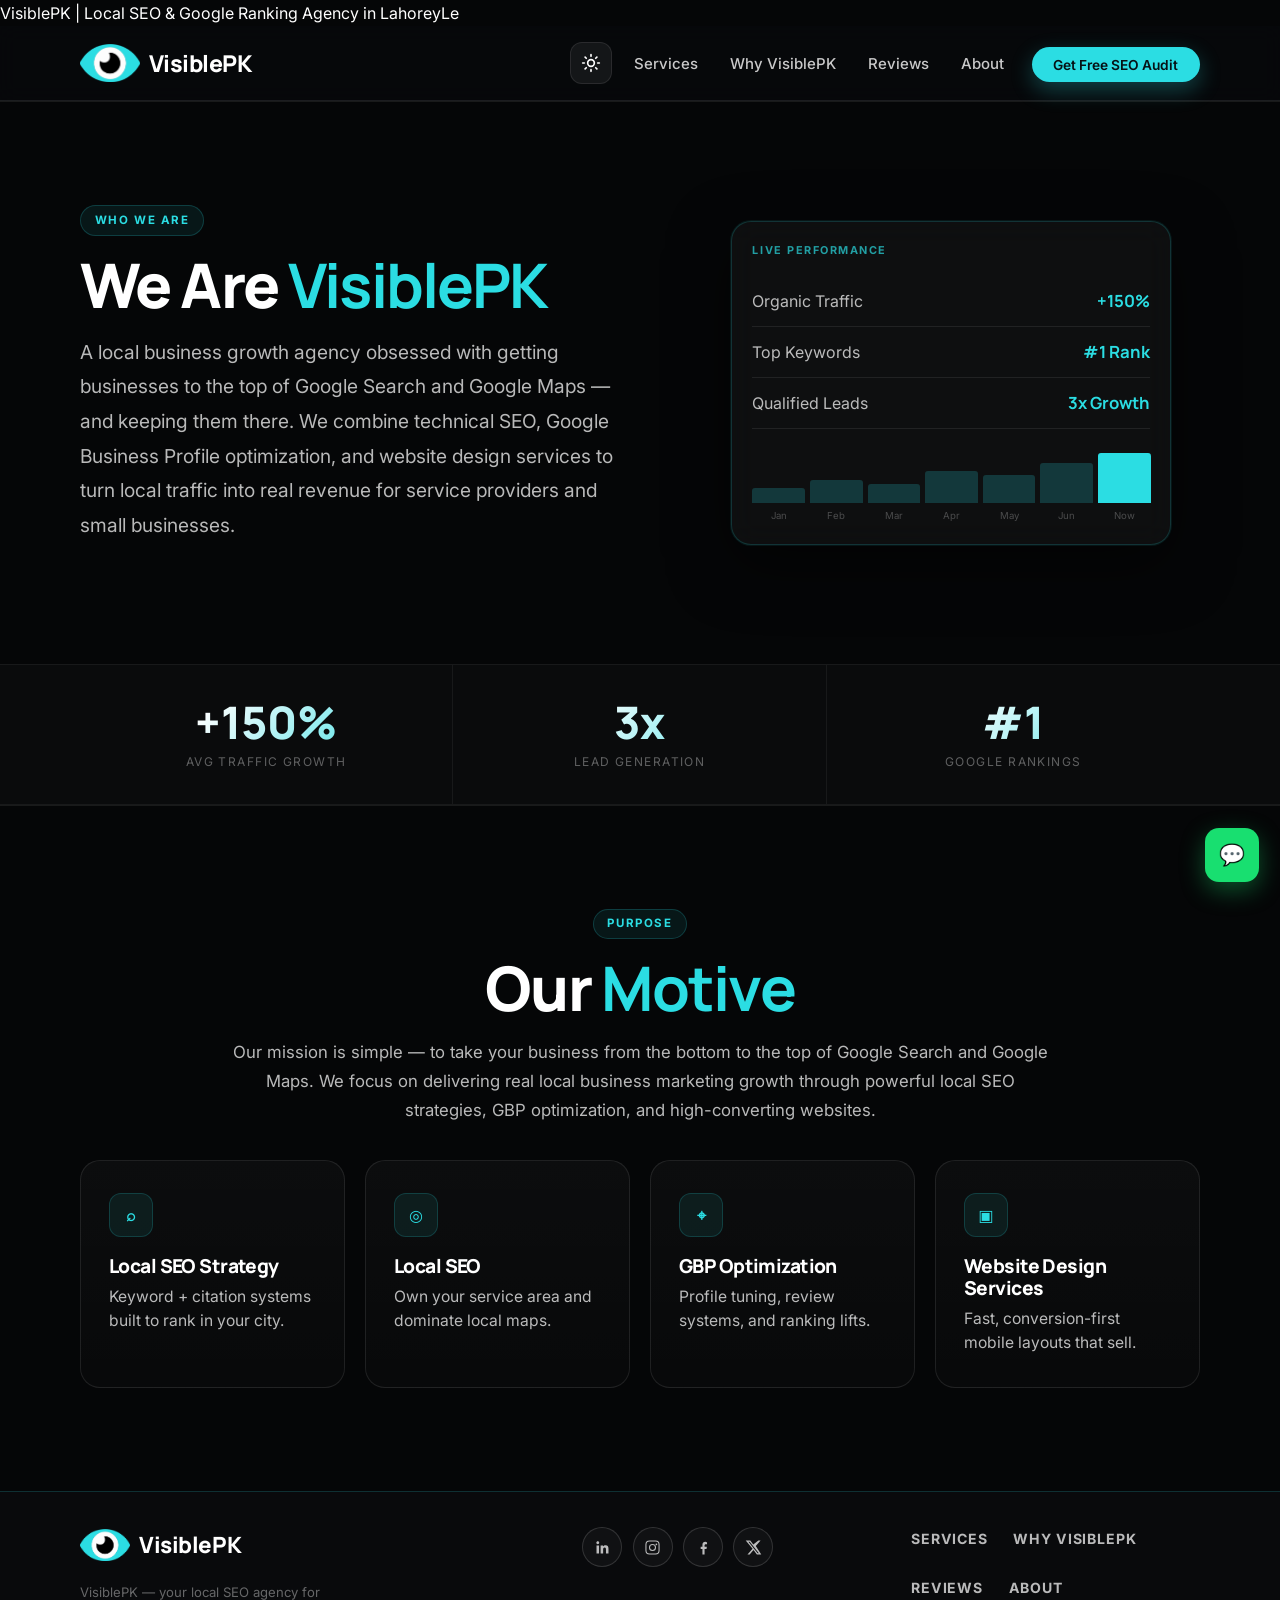
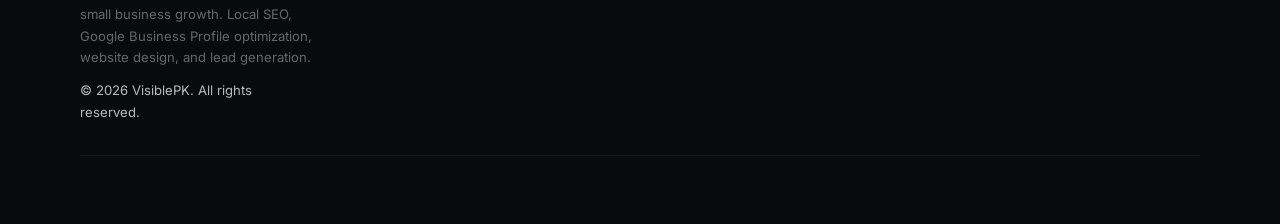
==== commit eab177c4: "Update about.html" ====
--- a/about.html
+++ b/about.html
@@ -2,12 +2,12 @@
 <html lang="en">
 <head>
   <meta charset="UTF-8" />
-  <meta name="viewport" content="width=device-width, initial-scale=1.0" />"" />
-  <title>About Us - VisiblePK | Local SEO & Google Ranking Agency in Lahorey</title>Le
+  <meta name="viewport" content="width=device-width, initial-scale=1.0" 
+  <title>VisiblePK | Local SEO & Google Ranking Agency in Lahorey</title>Le
   <link rel="canonical" href="https://www.visiblepk.com" />
   <meta property="og:type" content="website" />
   <meta property="og:url" content="https://www.visiblepk.com" />
-  <meta property="og:title" content="About VisiblePK | Local SEO & Website Growth Agency" />
+  <meta property="og:title" content=" VisiblePK | Local SEO & Website Growth Agency" />
   <meta property="og:description" content="VisiblePK helps local businesses improve Google rankings and generate more leads through Local SEO, Google Business Profile." />
   <meta property="og:image" content="https://www.visiblepk.com" />
   <meta property="og:site_name" content="VisiblePK" />
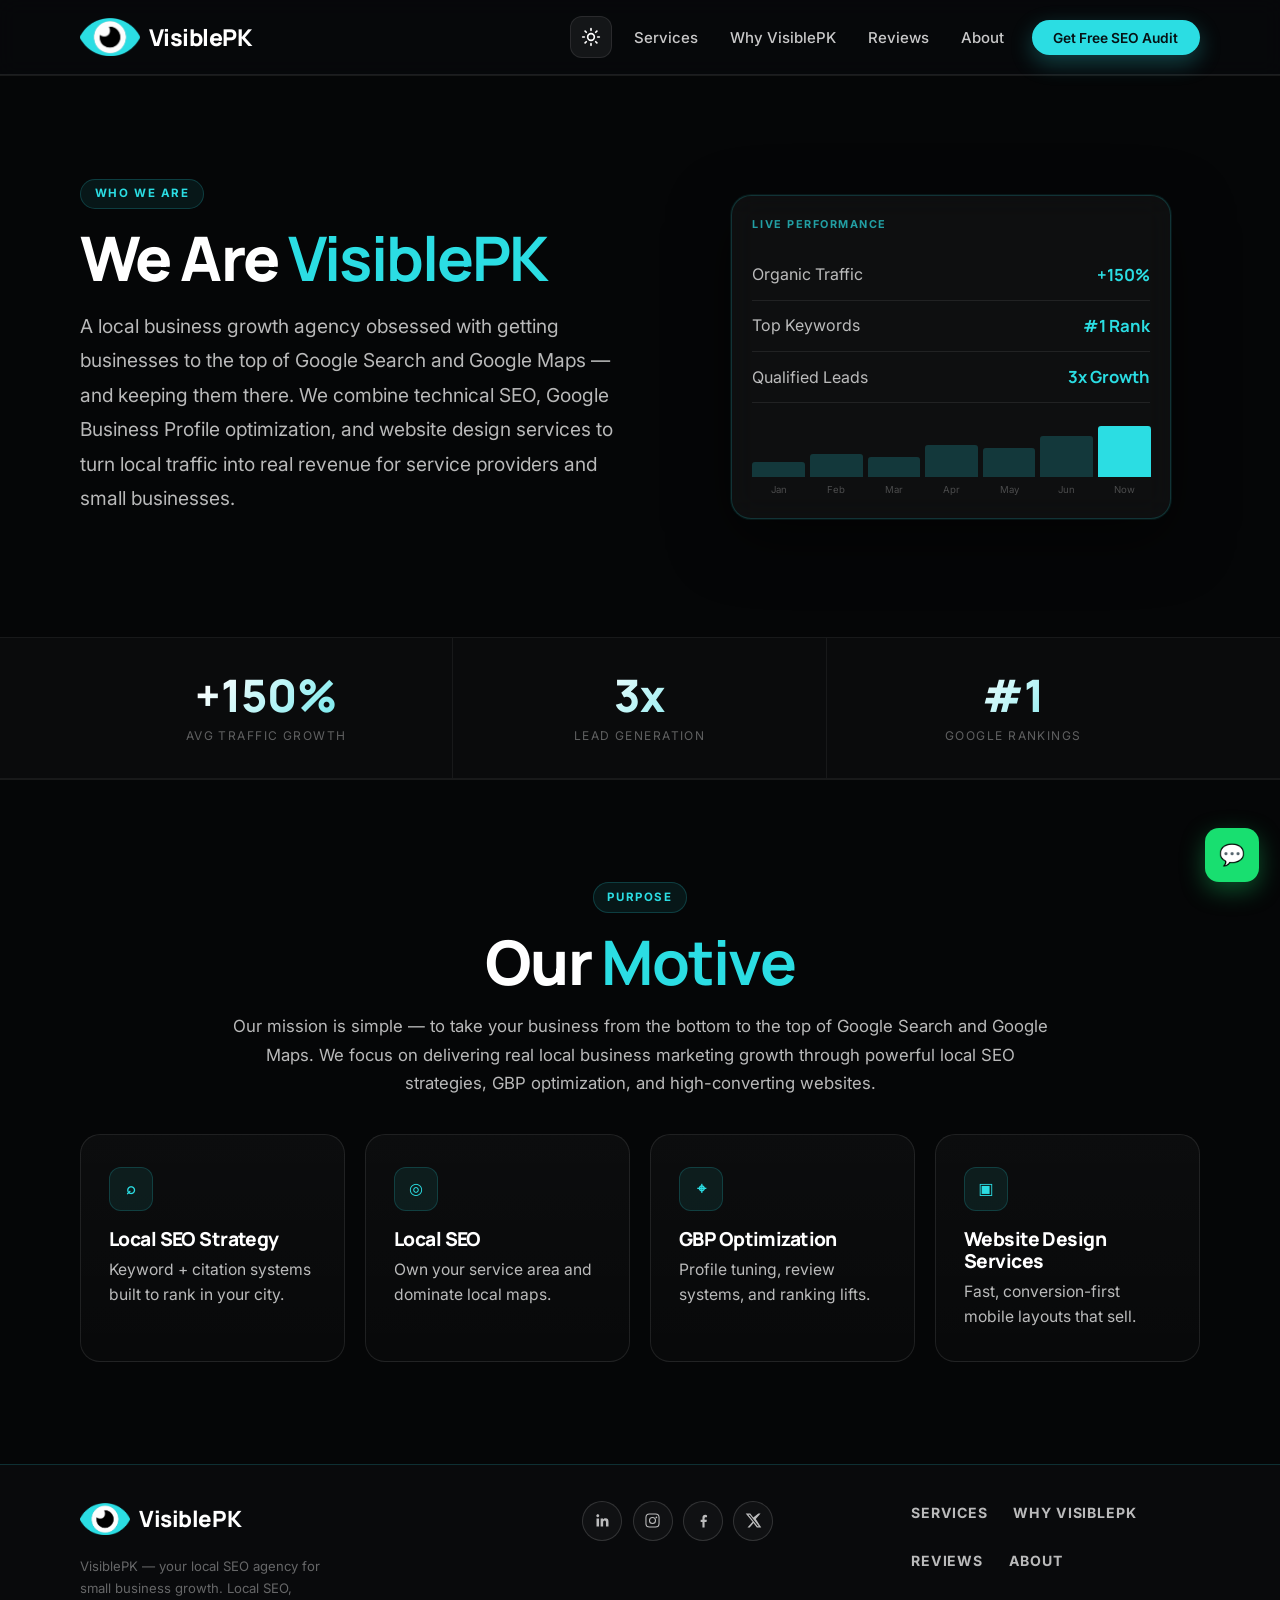
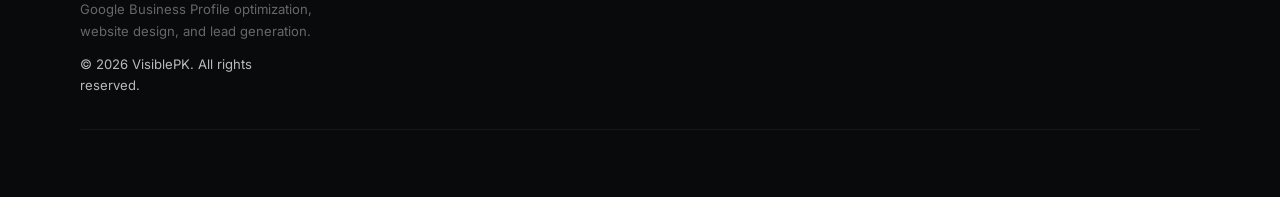
==== commit 0d08b132: "Update about.html with SEO improvements Added a description meta tag and updated the title and canon" ====
--- a/about.html
+++ b/about.html
@@ -2,9 +2,10 @@
 <html lang="en">
 <head>
   <meta charset="UTF-8" />
-  <meta name="viewport" content="width=device-width, initial-scale=1.0" 
-  <title>VisiblePK | Local SEO & Google Ranking Agency in Lahorey</title>Le
-  <link rel="canonical" href="https://www.visiblepk.com" />
+ <meta name="viewport" content="width=device-width, initial-scale=1.0" />
+  <meta name="description" content="VisiblePK is a local SEO agency in Lahore helping service businesses rank on Google Search and Google Maps. Get Local SEO, GBP optimization, website design, and lead generation." />
+  <title>About VisiblePK | Local SEO & Google Ranking Agency in Lahore</title>
+  <link rel="canonical" href="https://www.visiblepk.com/about.html" />
   <meta property="og:type" content="website" />
   <meta property="og:url" content="https://www.visiblepk.com" />
   <meta property="og:title" content=" VisiblePK | Local SEO & Website Growth Agency" />
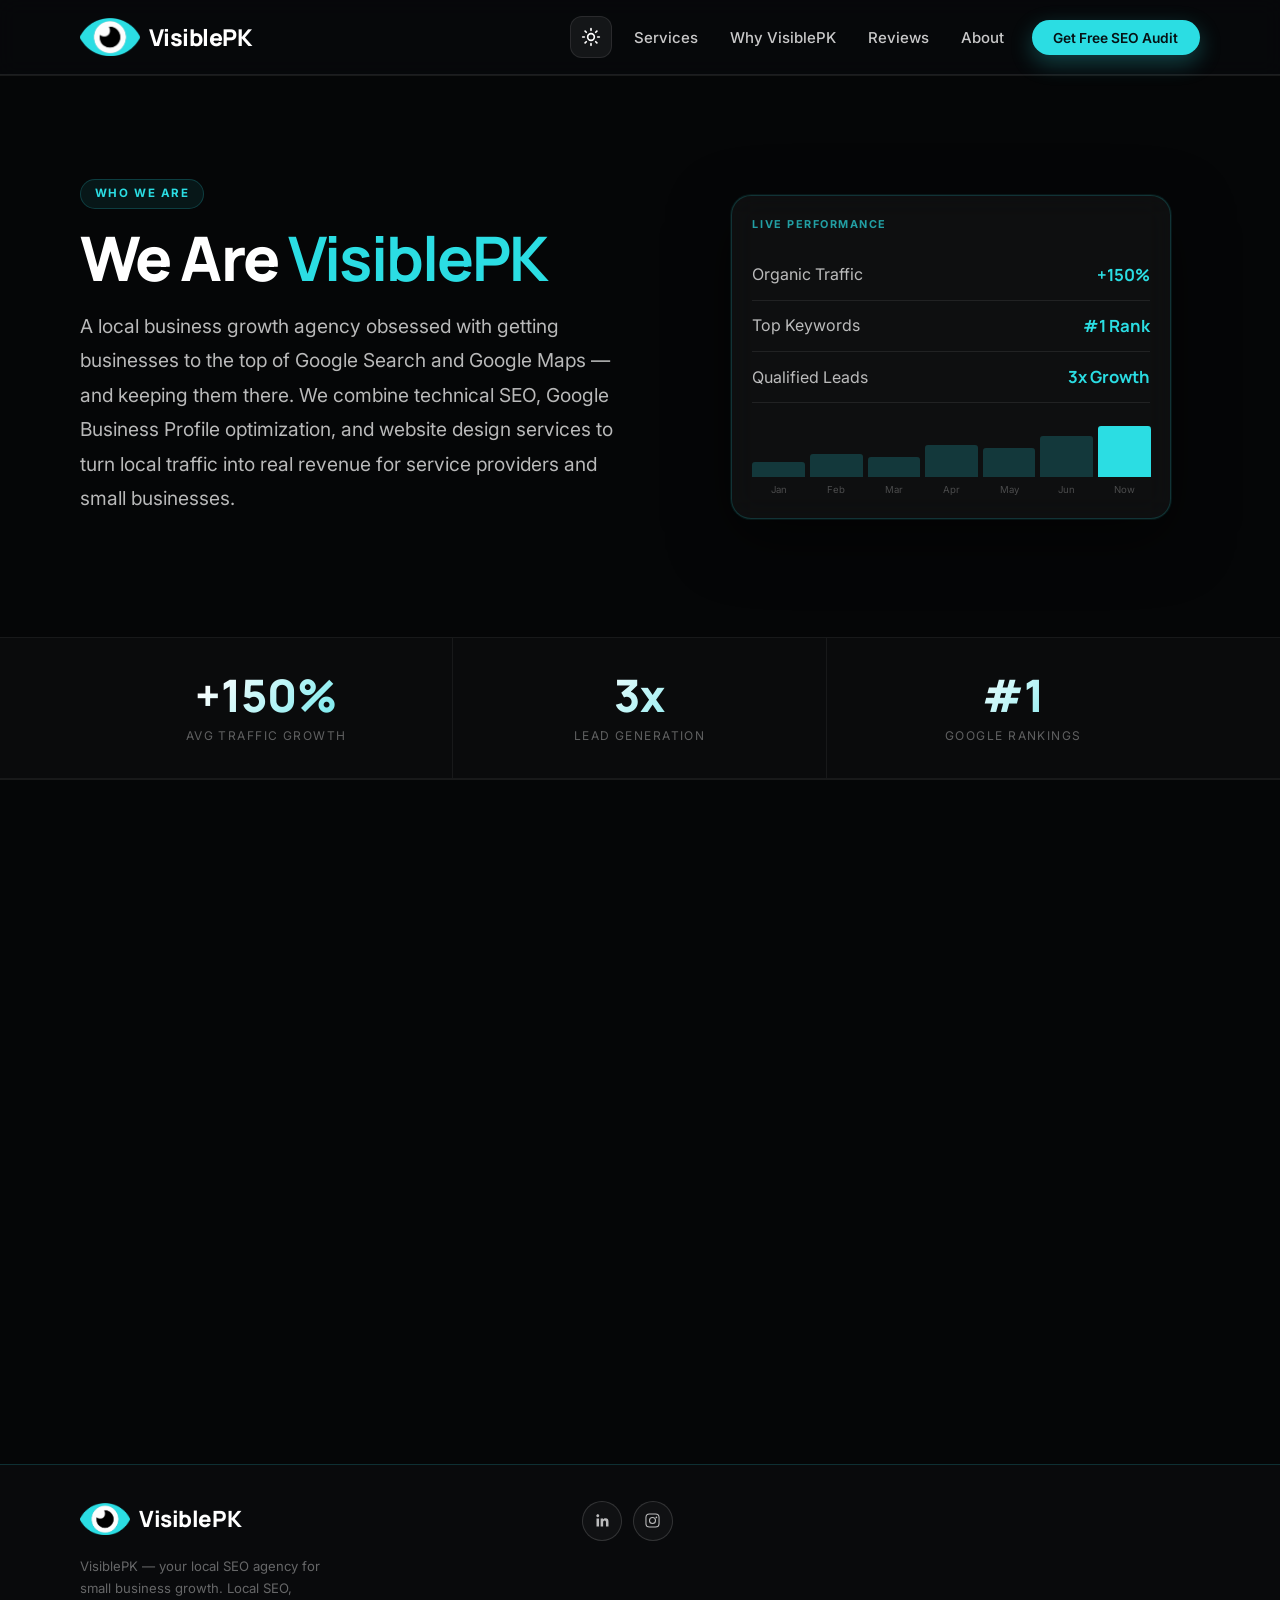
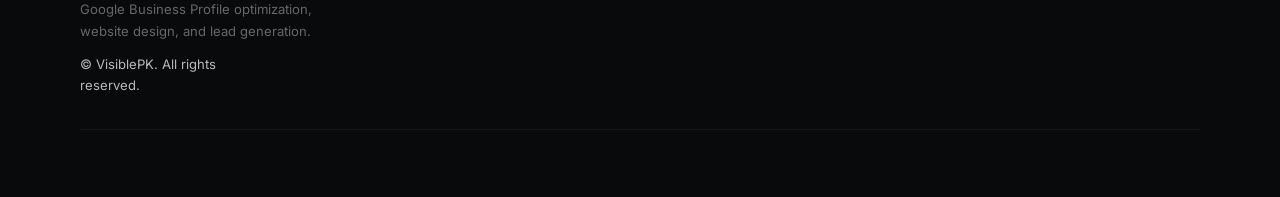
==== commit 6bb26a32: "Update about.html" ====
--- a/about.html
+++ b/about.html
@@ -2,27 +2,27 @@
 <html lang="en">
 <head>
   <meta charset="UTF-8" />
- <meta name="viewport" content="width=device-width, initial-scale=1.0" />
-  <meta name="description" content="VisiblePK is a local SEO agency in Lahore helping service businesses rank on Google Search and Google Maps. Get Local SEO, GBP optimization, website design, and lead generation." />
-  <title>About VisiblePK | Local SEO & Google Ranking Agency in Lahore</title>
-  <link rel="canonical" href="https://www.visiblepk.com/about.html" />
+  <meta name="viewport" content="width=device-width, initial-scale=1.0" />
+  <meta name="description" content="VisiblePK is a local SEO agency in Lahore helping businesses rank on Google & Maps. Get Local SEO, GBP optimization, website design, and lead generation." />
+  <title>VisiblePK | Local SEO & Website Growth Agency in Lahore</title>
+  <link rel="canonical" href="https://www.visiblepk.com/" />
   <meta property="og:type" content="website" />
   <meta property="og:url" content="https://www.visiblepk.com" />
-  <meta property="og:title" content=" VisiblePK | Local SEO & Website Growth Agency" />
+  <meta property="og:title" content="VisiblePK | Local SEO & Website Growth Agency" />
   <meta property="og:description" content="VisiblePK helps local businesses improve Google rankings and generate more leads through Local SEO, Google Business Profile." />
-  <meta property="og:image" content="https://www.visiblepk.com" />
+  <meta property="og:image" content="https://www.visiblepk.com/logo.png" />
   <meta property="og:site_name" content="VisiblePK" />
   <meta name="twitter:card" content="summary_large_image" />
-  <meta name="twitter:title" content="About VisiblePK | Local SEO Agency" />
+  <meta name="twitter:title" content="VisiblePK | Local SEO Agency" />
   <meta name="twitter:description" content="Local SEO agency for small businesses. Google Maps ranking, GBP optimization, and website design services." />
-  <meta name="twitter:image" content="https://azamg1800q-cpu.github.io/visiblepk/logo.png" />
+  <meta name="twitter:image" content="https://www.visiblepk.com/logo.png" />
   <script type="application/ld+json">
   {
     "@context": "https://schema.org",
     "@type": "ProfessionalService",
     "name": "VisiblePK",
     "description": "Local SEO and website growth agency for small businesses.",
-    "url": "https://azamg1800q-cpu.github.io/visiblepk/",
+    "url": "https://www.visiblepk.com/",
     "email": "info@visiblepk.com"
   }
   </script>
@@ -80,14 +80,12 @@
     <section class="section about-hero-section">
       <div class="container about-hero-layout">
 
-        <!-- LEFT: existing text content (keep exactly as is) -->
         <div class="about-hero-content">
           <p class="section-label">Who We Are</p>
           <h1 class="section-title">We Are <span class="accent">VisiblePK</span></h1>
           <p class="about-lead">A local business growth agency obsessed with getting businesses to the top of Google Search and Google Maps — and keeping them there. We combine technical SEO, Google Business Profile optimization, and website design services to turn local traffic into real revenue for service providers and small businesses.</p>
         </div>
 
-        <!-- RIGHT: performance panel (copy EXACTLY from index.html hero) -->
         <div class="hero-visual">
           <div class="hero-panel">
             <p class="hero-panel-label">Live Performance</p>
@@ -139,7 +137,6 @@
       </div>
     </div>
 
-    <!-- ========== OUR MOTIVE ========== -->
     <section class="section motive-section" aria-labelledby="motive-title">
       <div class="container motive-container">
         <header class="motive-header reveal">
@@ -198,25 +195,4 @@
         <a href="https://www.instagram.com/" class="social-link" target="_blank" rel="noopener noreferrer" aria-label="Instagram">
           <svg viewBox="0 0 24 24" fill="currentColor" aria-hidden="true"><path d="M7.75 2h8.5A5.75 5.75 0 0 1 22 7.75v8.5A5.75 5.75 0 0 1 16.25 22h-8.5A5.75 5.75 0 0 1 2 16.25v-8.5A5.75 5.75 0 0 1 7.75 2m0 1.5A4.25 4.25 0 0 0 3.5 7.75v8.5a4.25 4.25 0 0 0 4.25 4.25h8.5a4.25 4.25 0 0 0 4.25-4.25v-8.5a4.25 4.25 0 0 0-4.25-4.25h-8.5M17.5 6.25a1.25 1.25 0 1 1 0 2.5 1.25 1.25 0 0 1 0-2.5M12 7a5 5 0 1 1 0 10 5 5 0 0 1 0-10m0 1.5a3.5 3.5 0 1 0 0 7 3.5 3.5 0 0 0 0-7"/></svg>
         </a>
-        <a href="https://www.facebook.com/" class="social-link" target="_blank" rel="noopener noreferrer" aria-label="Facebook">
-          <svg viewBox="0 0 24 24" fill="currentColor" aria-hidden="true"><path d="M13.5 22v-8h2.75l.5-3h-3.25V9.25c0-.89.34-1.75 1.82-1.75H17V4.87A19.6 19.6 0 0 0 14.57 4c-2.48 0-4.07 1.5-4.07 4.22V11H8v3h2.5v8h3z"/></svg>
-        </a>
-        <a href="https://x.com/" class="social-link" target="_blank" rel="noopener noreferrer" aria-label="X (Twitter)">
-          <svg viewBox="0 0 24 24" fill="currentColor" aria-hidden="true"><path d="M18.9 2h3.1l-6.8 7.8L23 22h-6.2l-4.8-6.3L6.6 22H3.5l7.2-8.3L1 2h6.4l4.3 5.7L18.9 2zm-1.1 18h1.7L6.6 3.9H4.8L17.8 20z"/></svg>
-        </a>
-      </div>
-
-      <nav class="footer-links" aria-label="Footer">
-        <a href="index.html#services">Services</a>
-        <a href="index.html#why-choose-us">Why VisiblePK</a>
-        <a href="index.html#reviews">Reviews</a>
-        <a href="about.html">About</a>
-      </nav>
-    </div>
-
-    <a class="floating-chat" href="index.html#contact" aria-label="Open contact section">💬</a>
-  </footer>
-
-  <script src="script.js"></script>
-</body>
-</html>
+        <a href="https://www.facebook.com/"
